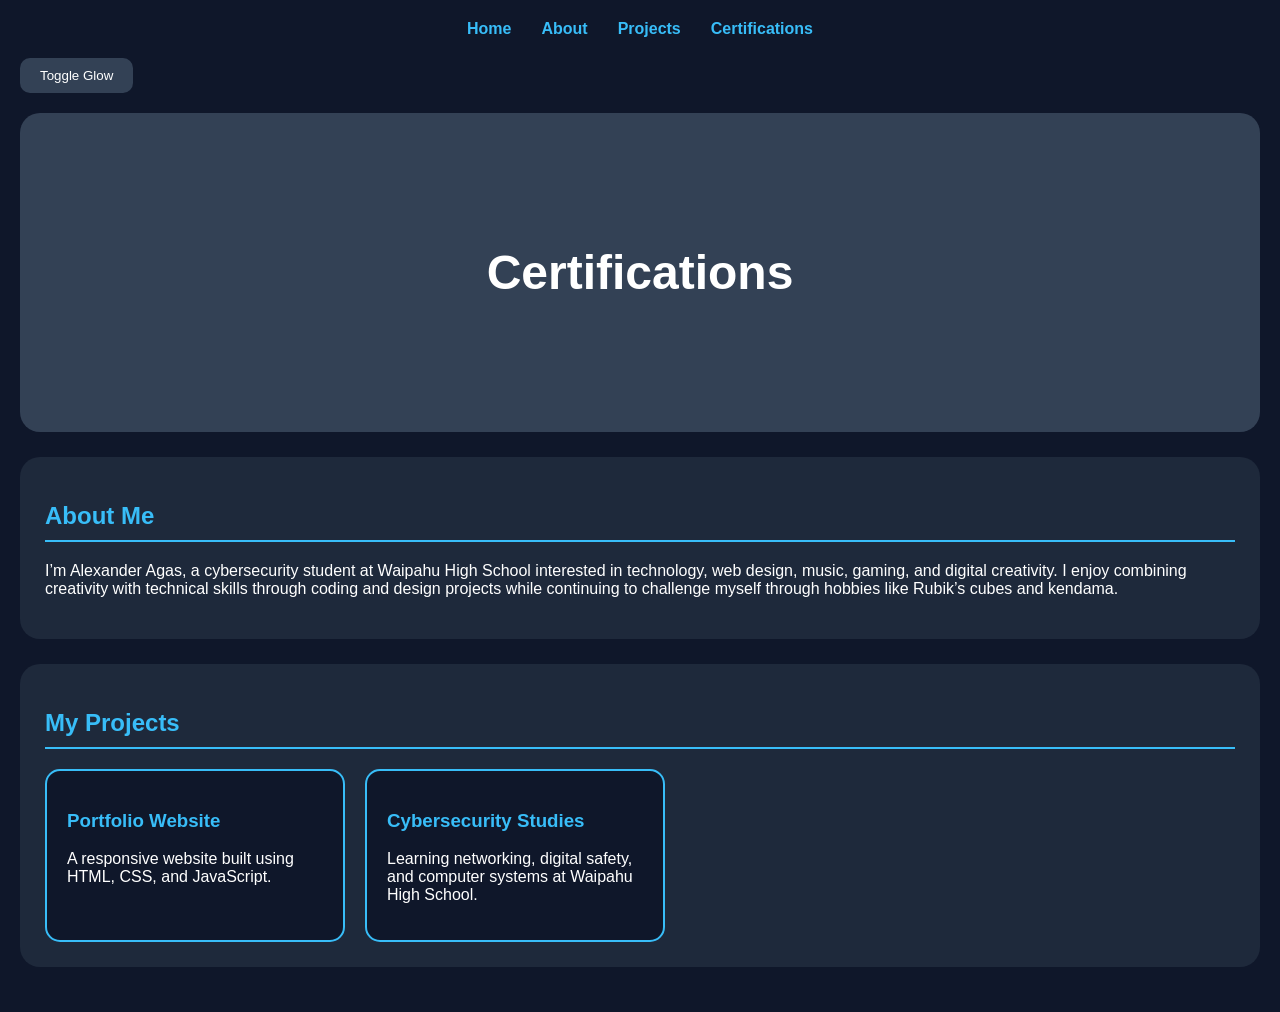
==== certifications.html @ c9799a87 "Add files via upload" ====
<!DOCTYPE html>
<html lang="en">
<head>
    <meta charset="UTF-8">
    <meta name="viewport" content="width=device-width, initial-scale=1.0">
    <title>Certifications</title>
    <!-- This links to your CSS folder -->
    <link rel="stylesheet" href="css/style.css">
</head>
<body>

<nav>
    <a href="index.html" class="active">Home</a></li>
    <a href="#about">About</a>
    <a href="#projects">Projects</a>
    <a href="certifications.html">Certifications</a></li>
</nav>
<button id="dark-mode-toggle">Toggle Glow</button>

    <header>
        <h1>Certifications</h1>
    </header>

    <section id="about">
        <h2>About Me</h2>
        <p>I’m Alexander Agas, a cybersecurity student at Waipahu High School interested in technology, web design, music, gaming, and digital creativity. I enjoy combining creativity with technical skills through coding and design projects while continuing to challenge myself through hobbies like Rubik’s cubes and kendama.</p>
    </section>

    <section id="projects">
        <h2>My Projects</h2>
        <div class="project-container">

    <div class="project-card">
        <h3>Portfolio Website</h3>
        <p>A responsive website built using HTML, CSS, and JavaScript.</p>
    </div>

    <div class="project-card">
        <h3>Cybersecurity Studies</h3>
        <p>Learning networking, digital safety, and computer systems at Waipahu High School.</p>
    </div>

</div>
    </section>

    <!-- This links to your JS folder (make sure the folder is named 'js') -->
    <script src="js/script.js"></script>
</body>
</html>
---- css/style.css ----
* {
    box-sizing: border-box;
}

html {
    scroll-behavior: smooth;
}

body {
    margin: 0;
    padding: 20px;
    font-family: Arial, sans-serif;
    background: #0f172a;
    color: white;
}

nav {
    display: flex;
    justify-content: center;
    gap: 30px;
    margin-bottom: 20px;
}

nav a {
    color: #38bdf8;
    text-decoration: none;
    font-weight: bold;
}

#dark-mode-toggle {
    padding: 10px 20px;
    border-radius: 10px;
    border: none;
    background: #334155;
    color: white;
    cursor: pointer;
    margin-bottom: 20px;
}

header {
    background: #334155;
    padding: 100px 20px;
    border-radius: 20px;
    text-align: center;
    margin-bottom: 25px;
}

header h1 {
    font-size: 3rem;
}

section {
    background: #1e293b;
    padding: 25px;
    border-radius: 20px;
    margin-bottom: 25px;
}

h2 {
    color: #38bdf8;
    border-bottom: 2px solid #38bdf8;
    padding-bottom: 10px;
}

.project-container {
    display: flex;
    gap: 20px;
    flex-wrap: wrap;
    margin-top: 20px;
}

.project-card {
    background: #0f172a;
    border: 2px solid #38bdf8;
    border-radius: 15px;
    padding: 20px;
    width: 300px;
    transition: 0.3s ease;
}

.project-card:hover {
    transform: translateY(-8px);
    box-shadow: 0 0 20px rgba(56,189,248,0.4);
}

.project-card h3 {
    color: #38bdf8;
}

body.dark-mode {
    background: #020617;
}

body.dark-mode header,
body.dark-mode section {
    box-shadow: 0 0 30px rgba(56, 189, 248, 0.25);
}

body.dark-mode .project-card {
    box-shadow: 0 0 20px rgba(56, 189, 248, 0.25);
}
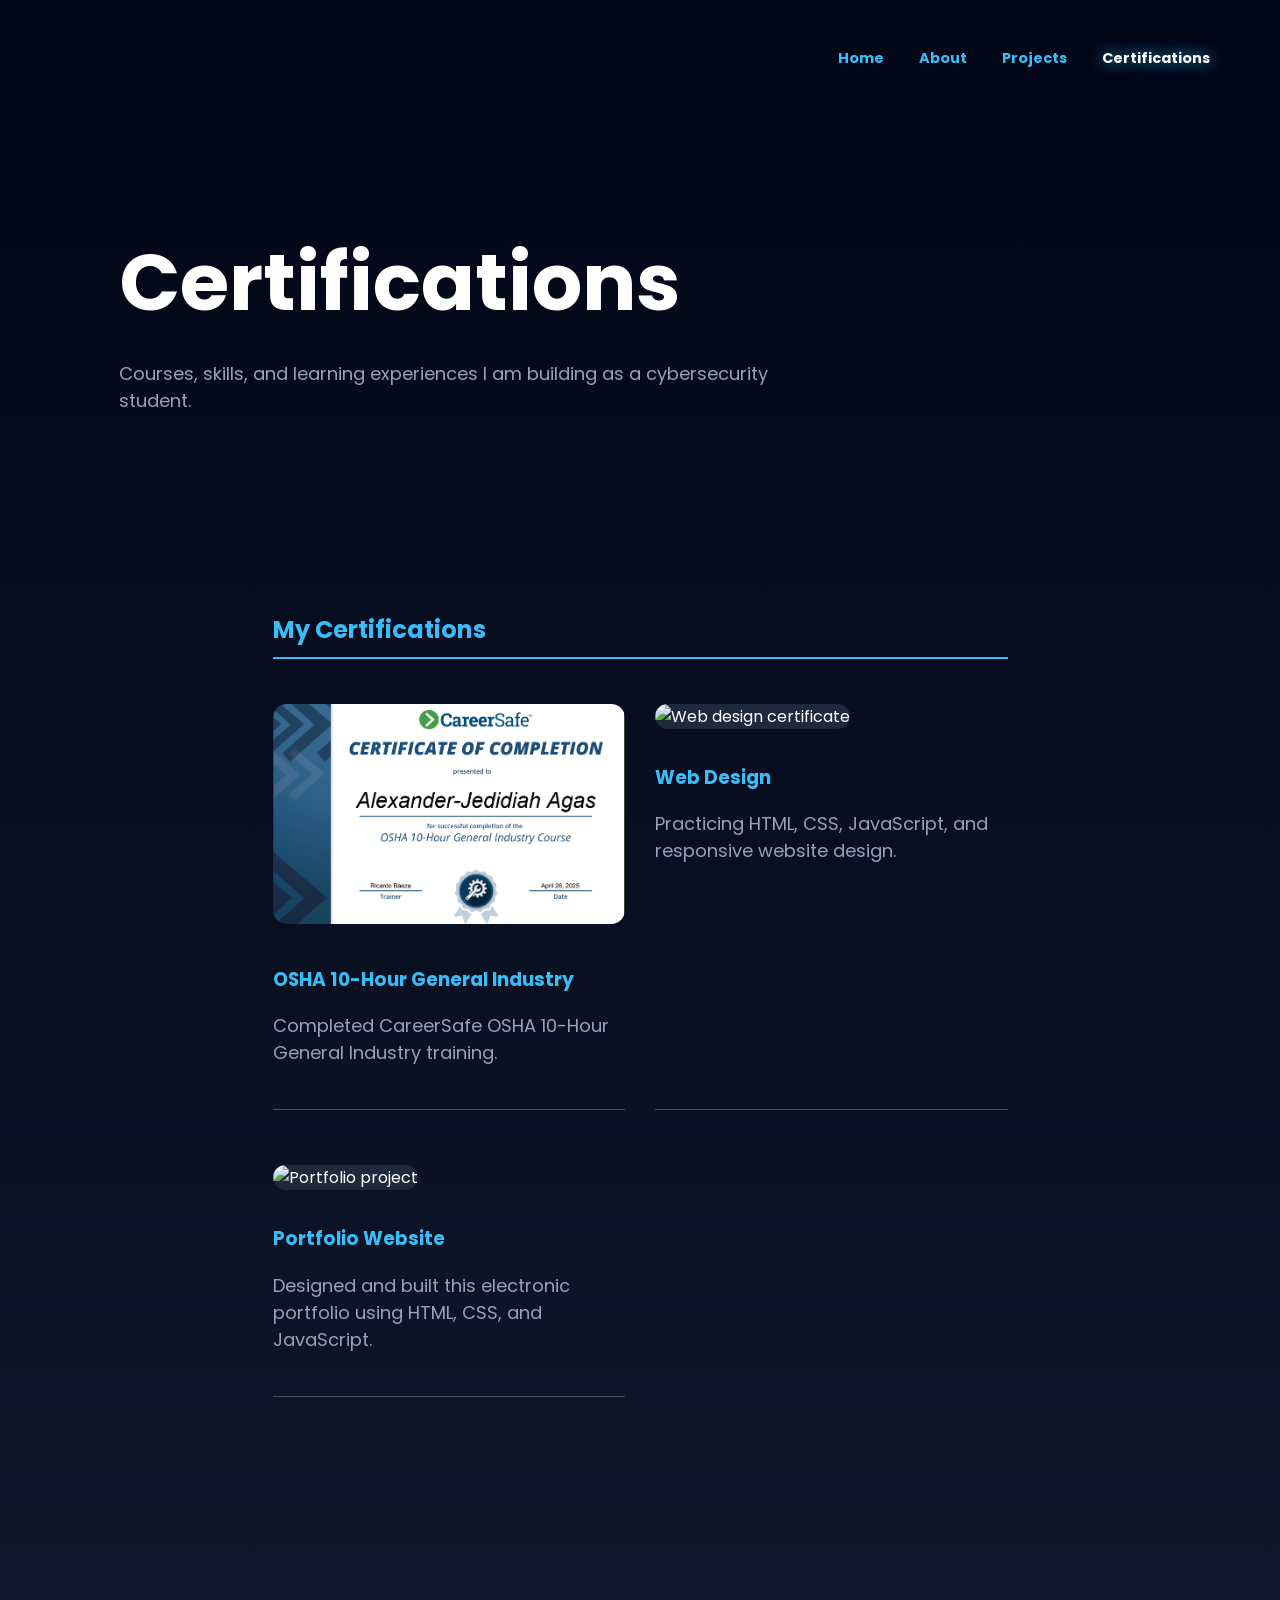
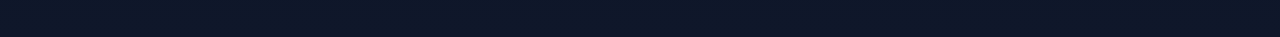
==== commit 3888fadd: "Add files via upload" ====
--- a/certifications.html
+++ b/certifications.html
@@ -1,49 +1,52 @@
 <!DOCTYPE html>
 <html lang="en">
 <head>
-    <meta charset="UTF-8">
-    <meta name="viewport" content="width=device-width, initial-scale=1.0">
-    <title>Certifications</title>
-    <!-- This links to your CSS folder -->
-    <link rel="stylesheet" href="css/style.css">
+  <meta charset="UTF-8">
+  <meta name="viewport" content="width=device-width, initial-scale=1.0">
+  <title>Certifications</title>
+  <link rel="stylesheet" href="Styles/style.css">
 </head>
 <body>
 
 <nav>
-    <a href="index.html" class="active">Home</a></li>
-    <a href="#about">About</a>
-    <a href="#projects">Projects</a>
-    <a href="certifications.html">Certifications</a></li>
+  <a href="index.html">Home</a>
+  <a href="index.html#about">About</a>
+  <a href="index.html#projects">Projects</a>
+  <a href="certifications.html" class="active">Certifications</a>
 </nav>
-<button id="dark-mode-toggle">Toggle Glow</button>
 
-    <header>
-        <h1>Certifications</h1>
-    </header>
 
-    <section id="about">
-        <h2>About Me</h2>
-        <p>I’m Alexander Agas, a cybersecurity student at Waipahu High School interested in technology, web design, music, gaming, and digital creativity. I enjoy combining creativity with technical skills through coding and design projects while continuing to challenge myself through hobbies like Rubik’s cubes and kendama.</p>
-    </section>
+<header class="cert-hero">
+  <h1>Certifications</h1>
+  <p>Courses, skills, and learning experiences I am building as a cybersecurity student.</p>
+<header class="cert-hero">
 
-    <section id="projects">
-        <h2>My Projects</h2>
-        <div class="project-container">
+<section class="cert-section">
+  <h2>My Certifications</h2>
 
-    <div class="project-card">
-        <h3>Portfolio Website</h3>
-        <p>A responsive website built using HTML, CSS, and JavaScript.</p>
+  <div class="cert-grid">
+
+    <div class="cert-card">
+        <img src="Images/OSHA10.png" alt="OSHA certificate">
+        <h3>OSHA 10-Hour General Industry</h3>
+        <p>Completed CareerSafe OSHA 10-Hour General Industry training.</p>
     </div>
 
-    <div class="project-card">
-        <h3>Cybersecurity Studies</h3>
-        <p>Learning networking, digital safety, and computer systems at Waipahu High School.</p>
+    <div class="cert-card">
+      <img src="Images/webdesign.png" alt="Web design certificate">
+      <h3>Web Design</h3>
+      <p>Practicing HTML, CSS, JavaScript, and responsive website design.</p>
     </div>
 
-</div>
-    </section>
+    <div class="cert-card">
+      <img src="Images/portfolio.png" alt="Portfolio project">
+      <h3>Portfolio Website</h3>
+      <p>Designed and built this electronic portfolio using HTML, CSS, and JavaScript.</p>
+    </div>
 
-    <!-- This links to your JS folder (make sure the folder is named 'js') -->
-    <script src="js/script.js"></script>
+  </div>
+</section>
+
+<script src="Scripts/script.js"></script>
 </body>
 </html>
--- a/Styles/style.css
+++ b/Styles/style.css
@@ -0,0 +1,436 @@
+@import url('https://fonts.googleapis.com/css2?family=Poppins:wght@300;400;600;700&display=swap');
+
+/* ---------- GLOBAL ---------- */
+* {
+    box-sizing: border-box;
+}
+
+html {
+    scroll-behavior: smooth;
+}
+
+body {
+    margin: 0;
+    padding: 20px;
+    font-family: 'Poppins', sans-serif;
+    background: linear-gradient(to bottom, #020617, #0f172a);
+    color: white;
+}
+
+/* ---------- NAVBAR ---------- */
+
+nav {
+    width: 100%;
+
+    margin: 0 0 35px 0;
+
+    padding: 28px 50px;
+
+    display: flex;
+
+    justify-content: flex-end;
+
+    gap: 35px;
+
+    align-items: center;
+
+    background: transparent;
+
+    border: none;
+
+    border-radius: 0;
+
+    box-shadow: none;
+
+    backdrop-filter: none;
+}
+nav a {
+    color: #38bdf8;
+
+    text-decoration: none;
+
+    font-weight: bold;
+
+    font-size: 0.9rem;
+
+    transition: 0.3s ease;
+}
+
+nav a:hover {
+    color: white;
+    text-shadow: 0 0 10px #38bdf8;
+}
+
+nav a.active {
+    color: white;
+    text-shadow: 0 0 15px #38bdf8;
+}
+
+header {
+    background: #334155;
+    padding: 45px 20px;
+    border-radius: 20px;
+    text-align: center;
+    margin-bottom: 25px;
+    box-shadow: 0 0 30px rgba(56, 189, 248, 0.25);
+}
+
+header h1 {
+    font-size: 3rem;
+    margin-bottom: 15px;
+}
+
+header p {
+    color: #cbd5e1;
+    font-size: 18px;
+}
+
+section {
+    background: transparent;
+    padding: 70px 8%;
+    border-radius: 0;
+    margin-bottom: 20px;
+    box-shadow: none;
+}
+
+h2 {
+    color: #38bdf8;
+    border-bottom: 2px solid #38bdf8;
+    padding-bottom: 10px;
+}
+
+.project-container,
+
+/* ---------- CERTIFICATIONS ---------- */
+
+.cert-grid {
+    display: grid;
+    grid-template-columns: repeat(auto-fit, minmax(280px, 1fr));
+    gap: 30px;
+    margin-top: 20px;
+}
+
+.project-card,
+.cert-card {
+    background: transparent;
+    border: none;
+    border-bottom: 1px solid rgba(255,255,255,0.25);
+    border-radius: 0;
+    padding: 25px 0;
+    min-height: auto;
+    box-shadow: none;
+}
+
+.project-card:hover,
+.cert-card:hover {
+    transform: translateX(10px);
+    box-shadow: none;
+}
+
+.project-card h3,
+.cert-card h3 {
+    color: #38bdf8;
+}
+
+.cert-card img {
+    width: 100%;
+    height: 220px;
+    object-fit: cover;
+    border-radius: 14px;
+    margin-bottom: 15px;
+    background: #1e293b;
+    transition: 0.3s ease;
+}
+
+.cert-card:hover img {
+    transform: scale(1.03);
+}
+
+.cert-card p,
+.project-card p {
+    color: white;
+}
+
+/* ---------- HERO SECTION ---------- */
+
+.home-hero {
+    min-height: 100vh;
+
+    display: flex;
+    align-items: flex-start;
+    justify-content: flex-start;
+
+    padding: 190px 0 0 23%;
+
+    background:
+        linear-gradient(
+            to bottom,
+            rgba(2,6,23,0.15),
+            rgba(2,6,23,0.65)
+        ),
+        url("../Images/profile.jpg");
+
+    background-size: cover;
+    background-position: center;
+
+    border-radius: 0;
+    margin-bottom: 0;
+    box-shadow: none;
+    justify-content: flex-start;
+}
+
+.hero-content {
+    text-align: left;
+    max-width: 1400px;
+}
+
+.hero-content h1 {
+    font-size: 4.7rem;
+    line-height: 1;
+}
+
+.hero-content p {
+    font-size: 1.2rem;
+    color: #e2e8f0;
+    max-width: 500px;
+}
+
+.hero-links {
+    display: flex;
+    flex-direction: column;
+    gap: 30px;
+
+    width: 320px;
+}
+
+.hero-links a {
+    color: white;
+    text-decoration: none;
+    font-size: 1.1rem;
+
+    border-bottom: 1px solid rgba(255,255,255,0.4);
+
+    padding-bottom: 15px;
+
+    text-align: right;
+
+    transition: 0.3s ease;
+
+    opacity: 0.8;
+}
+
+.hero-links a:hover {
+    color: #38bdf8;
+    border-color: #38bdf8;
+    opacity: 1;
+}
+
+.quote {
+    margin-top: 70px;
+
+    font-size: 1rem;
+
+    font-style: italic;
+
+    color: rgba(255,255,255,0.7);
+
+    letter-spacing: 1px;
+
+    text-shadow: 0 0 10px rgba(255,255,255,0.1);
+}
+
+.intro-text {
+    color: #5eead4;
+
+    font-size: 1rem;
+
+    letter-spacing: 2px;
+
+    margin-bottom: 25px;
+}
+
+.big-subtitle {
+    font-size: 4.3rem;
+    font-weight: 700;
+    line-height: 1;
+
+    color: rgba(255,255,255,0.55);
+
+    margin-top: 25px;
+    margin-bottom: 45px;
+
+    max-width: 1200px;
+}
+
+.hero-description {
+    max-width: 500px;
+    line-height: 1.8;
+}
+
+/* ---------- ABOUT SECTION ---------- */
+
+.about-section {
+    display: grid;
+    grid-template-columns: 220px 1fr;
+    gap: 60px;
+
+    padding: 90px 0 0 12%;
+
+    background: transparent;
+
+    box-shadow: none;
+}
+
+.section-label {
+    color: #38bdf8;
+
+    font-weight: 700;
+
+    font-size: 1.1rem;
+
+    border-top: 2px solid #38bdf8;
+
+    padding-top: 20px;
+}
+
+.about-content h2 {
+    color: white;
+
+    font-size: 2.5rem;
+
+    line-height: 1.2;
+
+    margin-bottom: 35px;
+
+    border: none;
+}
+
+.about-content p {
+    color: #cbd5e1;
+
+    font-size: 1.05rem;
+
+    line-height: 1.8;
+
+    max-width: 850px;
+}
+
+.about-content {
+    max-width: 700px;
+}
+
+/* ---------- PROJECTS ---------- */
+
+.project-list {
+    display: grid;
+
+    grid-template-columns: repeat(2, minmax(300px, 1fr));
+
+    gap: 80px;
+
+    width: 100%;
+}
+
+.minimal-project {
+    padding-bottom: 35px;
+
+    border-bottom: 1px solid rgba(255,255,255,0.15);
+}
+
+.minimal-project h3 {
+    color: #38bdf8;
+
+    font-size: 2rem;
+
+    margin-bottom: 15px;
+}
+
+.minimal-project p {
+    color: #cbd5e1;
+
+    font-size: 1.05rem;
+
+    line-height: 1.8;
+
+    max-width: 500px;
+}
+
+/* ---------- HERO EXTRAS ---------- */
+
+.intro-text {
+    color: #38bdf8;
+
+    font-size: 1rem;
+
+    letter-spacing: 2px;
+
+    margin-bottom: 20px;
+}
+
+.hero-button {
+    display: inline-block;
+
+    margin-top: 35px;
+
+    padding: 14px 28px;
+
+    border: 1px solid #38bdf8;
+
+    border-radius: 10px;
+
+    color: #38bdf8;
+
+    text-decoration: none;
+
+    font-weight: 600;
+
+    transition: 0.3s ease;
+}
+
+.hero-button:hover {
+    background: #38bdf8;
+
+    color: #020617;
+
+    box-shadow: 0 0 20px rgba(56,189,248,0.4);
+}
+
+.quote {
+    margin-top: 70px;
+
+    font-size: 0.95rem;
+
+    font-style: italic;
+
+    color: rgba(255,255,255,0.45);
+
+    letter-spacing: 1px;
+}
+
+.cert-hero {
+    background: transparent;
+    box-shadow: none;
+    border-radius: 0;
+    text-align: left;
+    padding: 120px 8% 60px;
+}
+
+.cert-hero h1 {
+    font-size: 5rem;
+    margin: 0;
+}
+
+.cert-hero p {
+    color: #94a3b8;
+    max-width: 650px;
+}
+
+.cert-section {
+    background: transparent;
+    box-shadow: none;
+    padding: 70px 8%;
+}
+
+.cert-hero {
+    padding: 90px 8% 40px;
+}
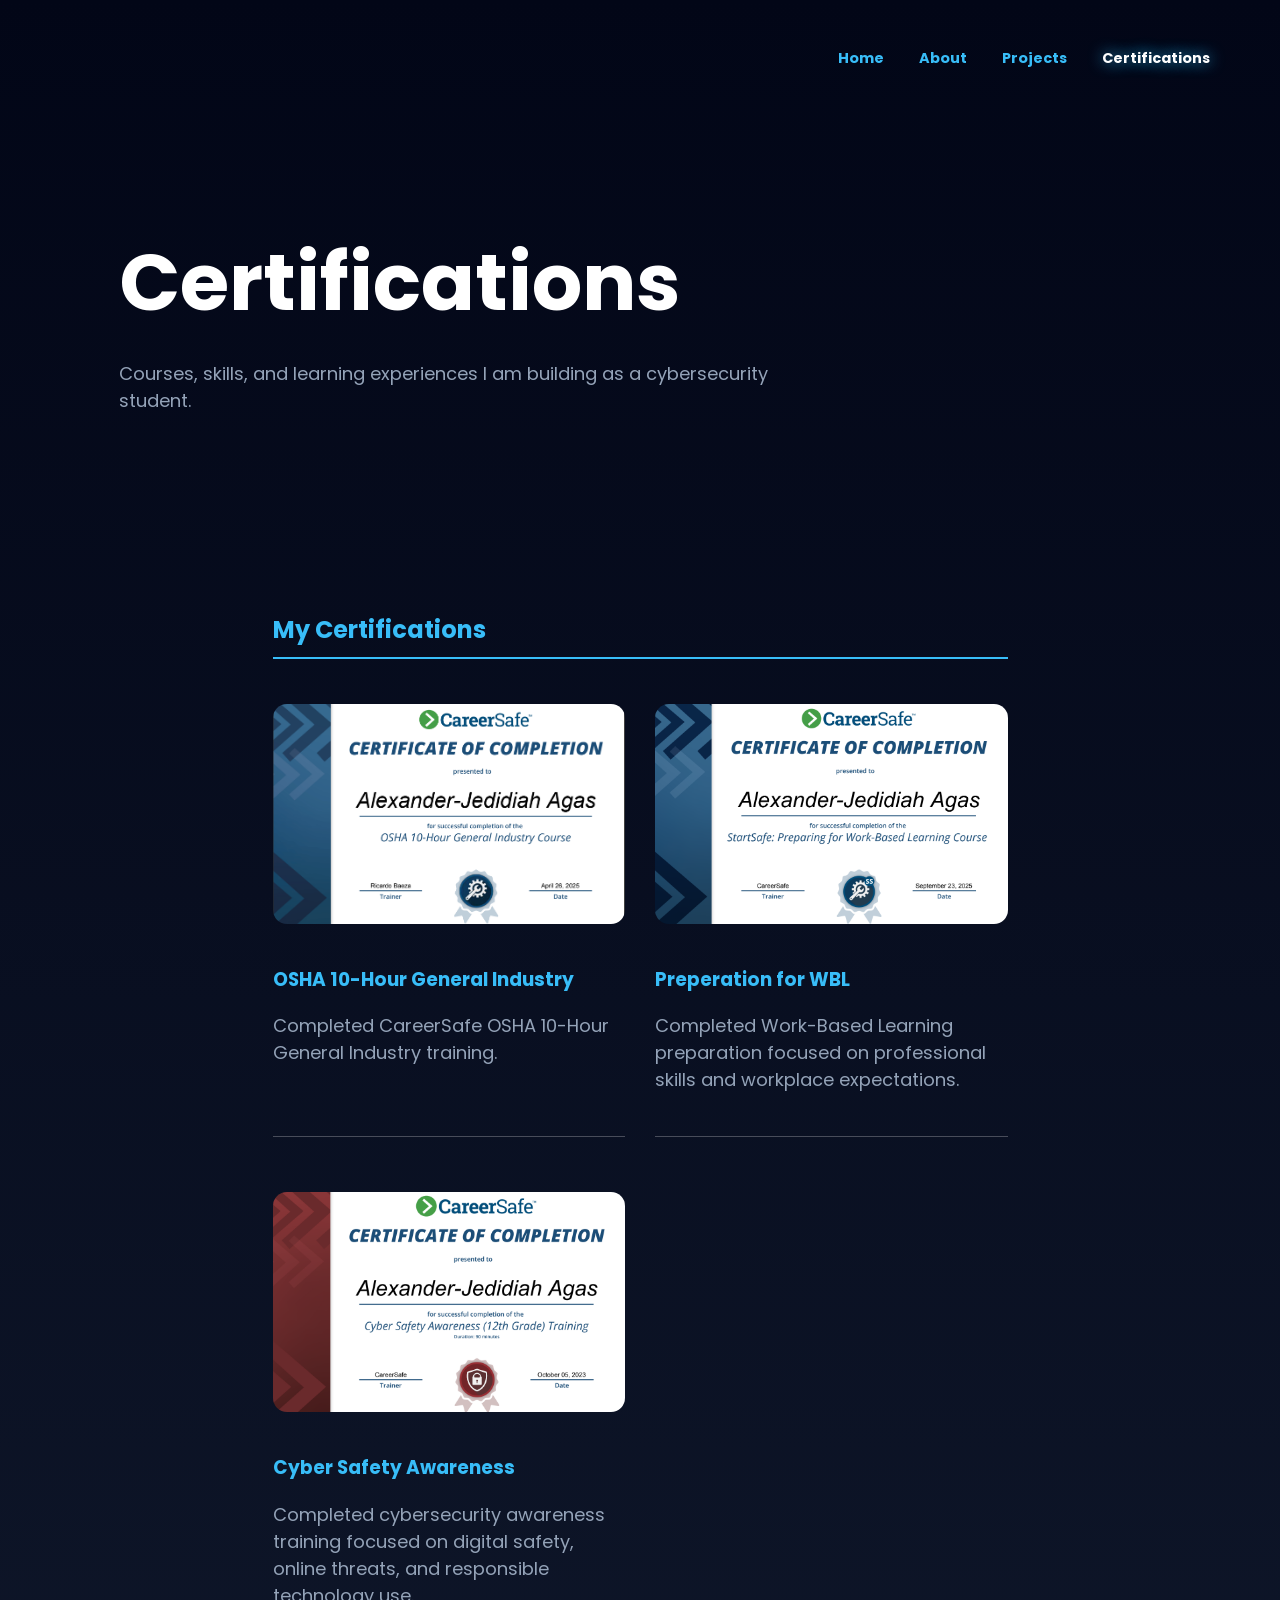
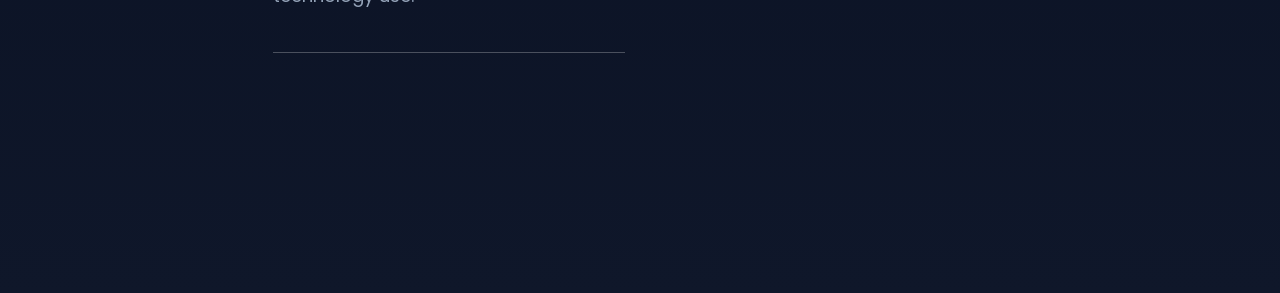
==== commit 9ea3aa1b: "Add files via upload" ====
--- a/certifications.html
+++ b/certifications.html
@@ -33,15 +33,15 @@
     </div>
 
     <div class="cert-card">
-      <img src="Images/webdesign.png" alt="Web design certificate">
-      <h3>Web Design</h3>
-      <p>Practicing HTML, CSS, JavaScript, and responsive website design.</p>
+      <img src="Images/PrepForWBL.png" alt="Preperation for WBL">
+      <h3>Preperation for WBL</h3>
+      <p>Completed Work-Based Learning preparation focused on professional skills and workplace expectations.</p>
     </div>
 
     <div class="cert-card">
-      <img src="Images/portfolio.png" alt="Portfolio project">
-      <h3>Portfolio Website</h3>
-      <p>Designed and built this electronic portfolio using HTML, CSS, and JavaScript.</p>
+      <img src="Images/CyberSafetyAwareness.png" alt="Cyber Safety Awareness">
+      <h3>Cyber Safety Awareness</h3>
+      <p>Completed cybersecurity awareness training focused on digital safety, online threats, and responsible technology use.</p>
     </div>
 
   </div>
--- a/Styles/style.css
+++ b/Styles/style.css
@@ -319,6 +319,22 @@
     max-width: 700px;
 }
 
+.about-section {
+    animation: fadeUp 0.8s ease;
+}
+
+@keyframes fadeUp {
+    from {
+        opacity: 0;
+        transform: translateY(30px);
+    }
+
+    to {
+        opacity: 1;
+        transform: translateY(0);
+    }
+}
+
 /* ---------- PROJECTS ---------- */
 
 .project-list {
@@ -353,6 +369,11 @@
     line-height: 1.8;
 
     max-width: 500px;
+}
+
+.minimal-project:hover {
+    transform: translateY(-5px);
+    transition: 0.3s ease;
 }
 
 /* ---------- HERO EXTRAS ---------- */
@@ -433,4 +454,8 @@
 
 .cert-hero {
     padding: 90px 8% 40px;
-}+}
+
+html {
+    scroll-behavior: smooth;
+}
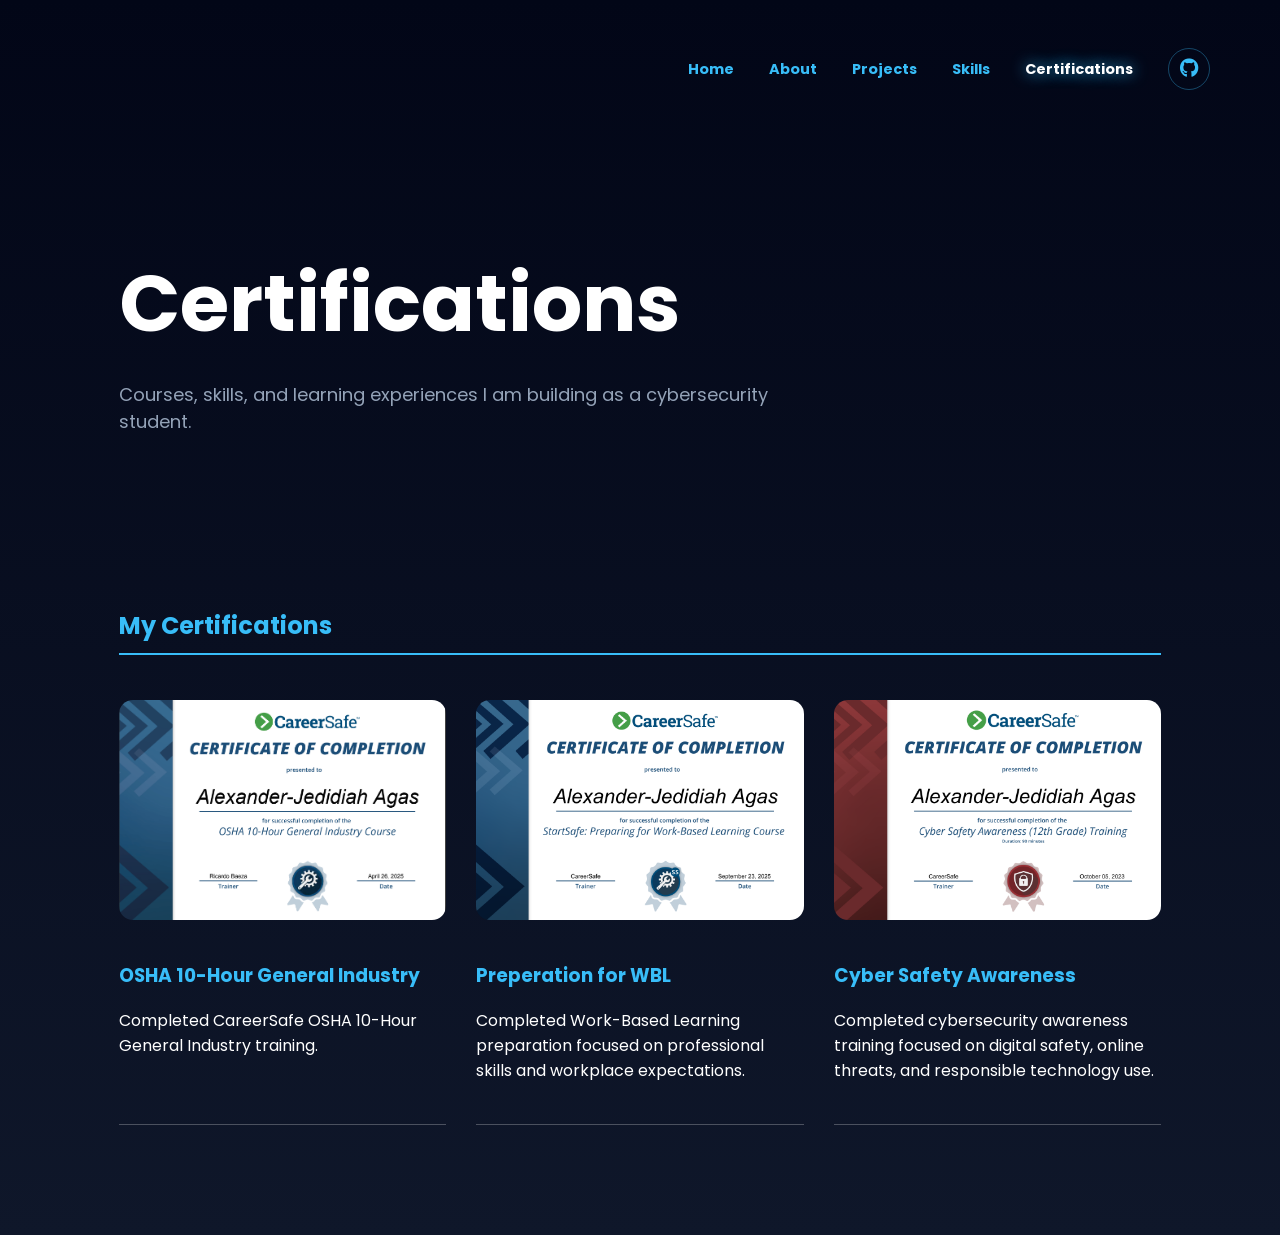
==== commit 1eb15379: "Add files via upload" ====
--- a/certifications.html
+++ b/certifications.html
@@ -1,25 +1,35 @@
 <!DOCTYPE html>
 <html lang="en">
 <head>
-  <meta charset="UTF-8">
-  <meta name="viewport" content="width=device-width, initial-scale=1.0">
-  <title>Certifications</title>
-  <link rel="stylesheet" href="Styles/style.css">
+    <meta charset="UTF-8">
+    <meta name="viewport" content="width=device-width, initial-scale=1.0">
+    <title>My Electronic Portfolio</title>
+
+    <!-- Main CSS -->
+    <link rel="stylesheet" href="Styles/style.css">
+
+    <!-- Font Awesome Icons -->
+    <link rel="stylesheet"
+    href="https://cdnjs.cloudflare.com/ajax/libs/font-awesome/6.5.1/css/all.min.css">
 </head>
 <body>
 
 <nav>
-  <a href="index.html">Home</a>
-  <a href="index.html#about">About</a>
-  <a href="index.html#projects">Projects</a>
-  <a href="certifications.html" class="active">Certifications</a>
+      <a href="index.html">Home</a>
+      <a href="index.html#about">About</a>
+      <a href="index.html#projects">Projects</a>
+      <a href="index.html#skills">Skills</a>
+      <a href="certifications.html" class="active">Certifications</a>
+      <a href="https://github.com/ajboyye" target="_blank" class="github-btn">
+    <i class="fa-brands fa-github"></i></a>
 </nav>
-
 
 <header class="cert-hero">
   <h1>Certifications</h1>
-  <p>Courses, skills, and learning experiences I am building as a cybersecurity student.</p>
-<header class="cert-hero">
+  <p>
+    Courses, skills, and learning experiences I am building as a cybersecurity student.
+  </p>
+</header>
 
 <section class="cert-section">
   <h2>My Certifications</h2>
--- a/Styles/style.css
+++ b/Styles/style.css
@@ -459,3 +459,31 @@
 html {
     scroll-behavior: smooth;
 }
+
+.github-btn {
+    width: 42px;
+    height: 42px;
+
+    display: flex;
+    align-items: center;
+    justify-content: center;
+
+    border: 1px solid rgba(56, 189, 248, 0.35);
+
+    border-radius: 50%;
+
+    color: #38bdf8;
+
+    font-size: 1.2rem;
+
+    transition: 0.3s ease;
+}
+
+.github-btn:hover {
+    background: #38bdf8;
+    color: #020617;
+
+    transform: translateY(-3px);
+
+    box-shadow: 0 0 20px rgba(56, 189, 248, 0.45);
+}
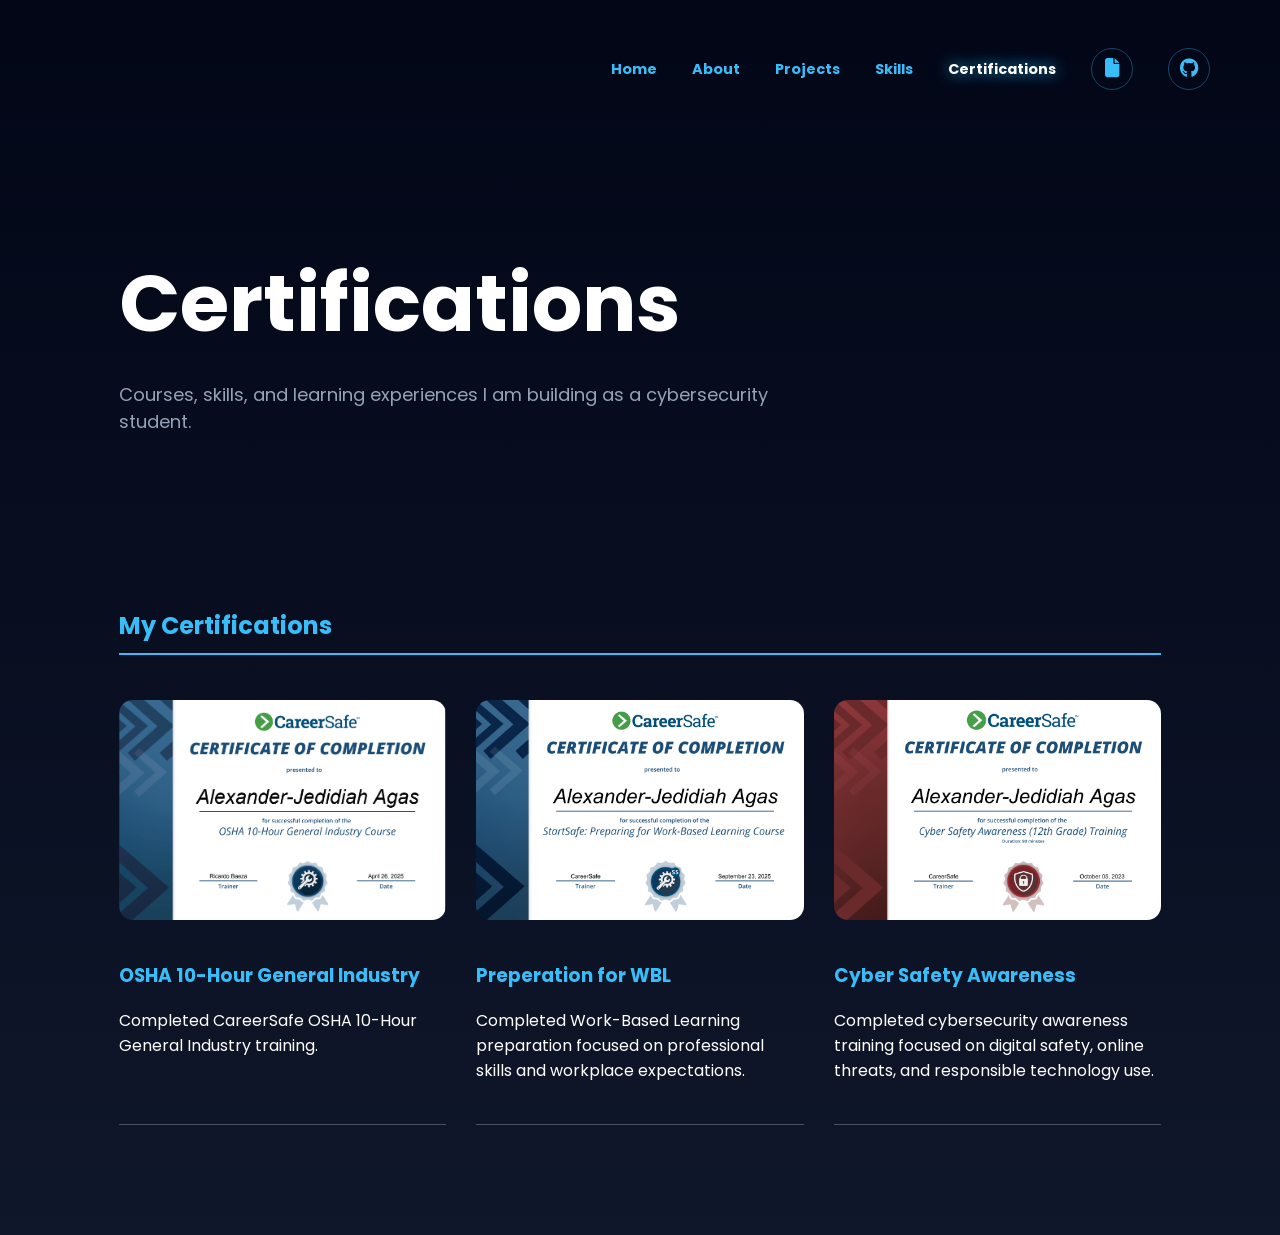
==== commit 5fbb7987: "Add files via upload" ====
--- a/certifications.html
+++ b/certifications.html
@@ -14,15 +14,19 @@
 </head>
 <body>
 
-<nav>
+    <nav>
       <a href="index.html">Home</a>
       <a href="index.html#about">About</a>
       <a href="index.html#projects">Projects</a>
       <a href="index.html#skills">Skills</a>
       <a href="certifications.html" class="active">Certifications</a>
+      <a href="https://docs.google.com/document/d/19Y4clUlfOcDHgi3H5VcJux6MQV9f1zXMh7P27L7HlCg/edit?tab=t.0" target="_blank" class="resume-btn" title="
+      Resume">
+        <i class="fa-solid fa-file"></i>
+      </a>
       <a href="https://github.com/ajboyye" target="_blank" class="github-btn">
     <i class="fa-brands fa-github"></i></a>
-</nav>
+    </nav>
 
 <header class="cert-hero">
   <h1>Certifications</h1>
--- a/Styles/style.css
+++ b/Styles/style.css
@@ -486,4 +486,60 @@
     transform: translateY(-3px);
 
     box-shadow: 0 0 20px rgba(56, 189, 248, 0.45);
-}+}
+
+.resume-btn {
+    width: 42px;
+    height: 42px;
+
+    display: flex;
+    align-items: center;
+    justify-content: center;
+
+    border: 1px solid rgba(56, 189, 248, 0.35);
+
+    border-radius: 50%;
+
+    color: #38bdf8;
+
+    font-size: 1.2rem;
+
+    transition: 0.3s ease;
+}
+
+.resume-btn:hover {
+    background: #38bdf8;
+    color: #020617;
+
+    transform: translateY(-3px);
+
+    box-shadow: 0 0 20px rgba(56, 189, 248, 0.45);
+}
+/* ---------- SKILLS BADGES SECTION ---------- */
+
+.skill-list {
+    display: flex;
+    flex-wrap: wrap;
+    gap: 12px;
+    max-width: 800px;
+    padding-top: 10px;
+}
+
+.skill-list span {
+    border: 1px solid rgba(56, 189, 248, 0.3);
+    padding: 8px 18px;
+    border-radius: 20px;
+    font-size: 0.9rem;
+    font-weight: 600;
+    color: #cbd5e1;
+    background: rgba(15, 23, 42, 0.6);
+    transition: 0.3s ease;
+    display: inline-block;
+}
+
+.skill-list span:hover {
+    border-color: #38bdf8;
+    color: white;
+    box-shadow: 0 0 15px rgba(56, 189, 248, 0.25);
+    transform: translateY(-2px);
+}
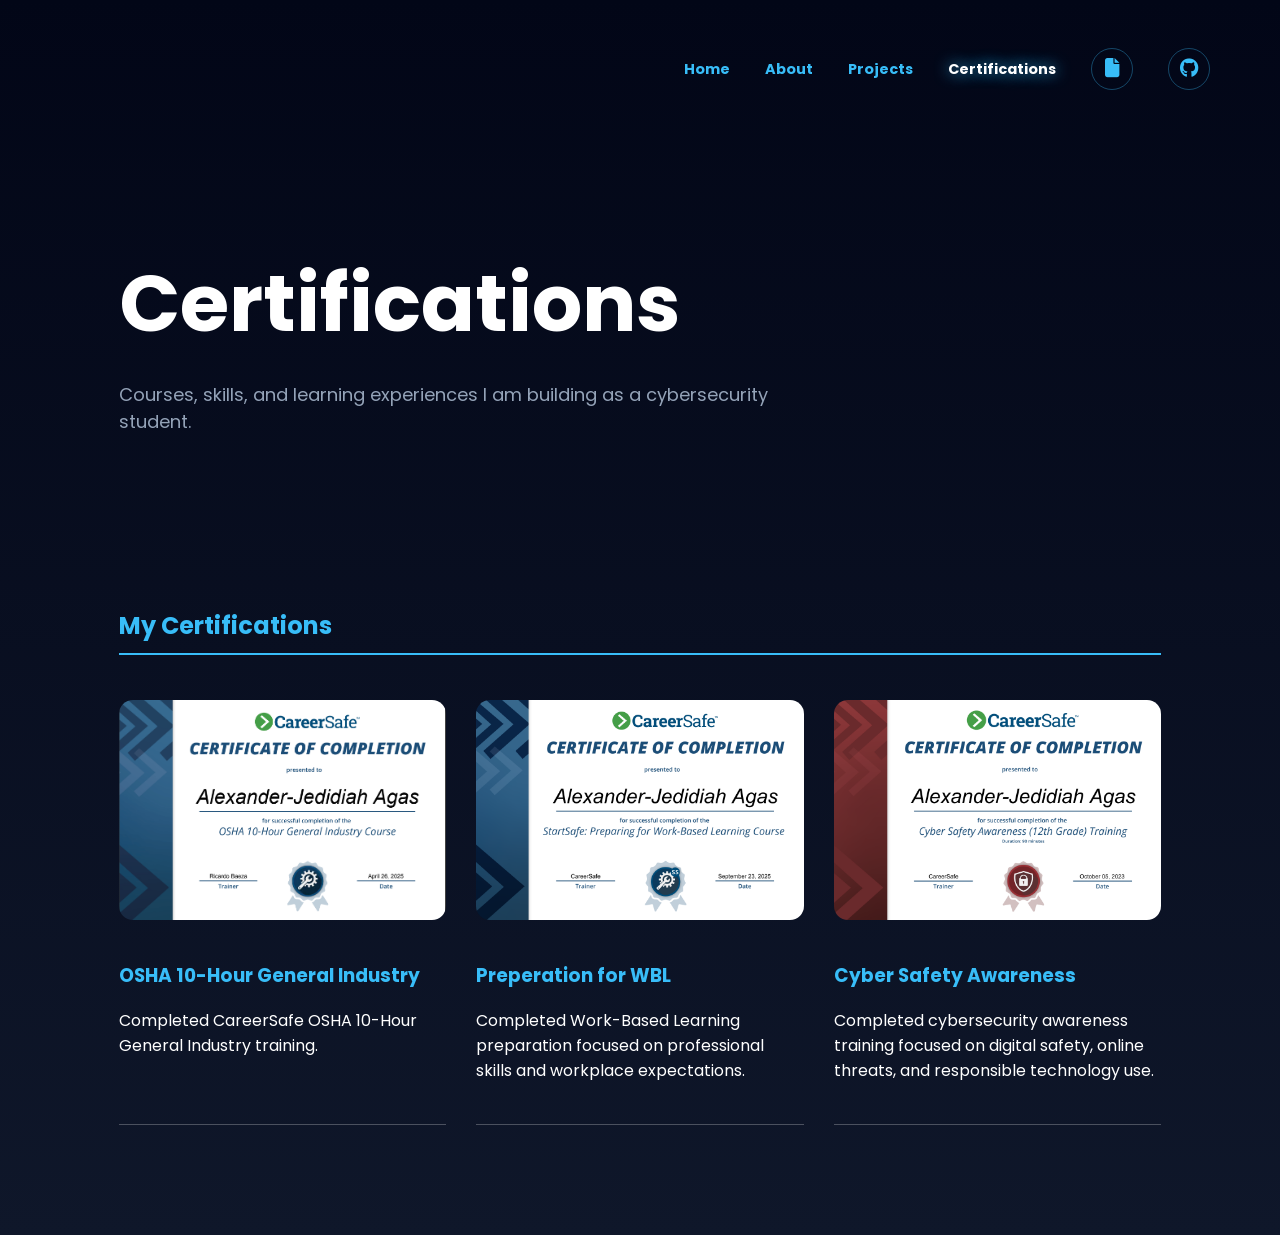
==== commit 2242b243: "Add files via upload" ====
--- a/certifications.html
+++ b/certifications.html
@@ -3,7 +3,7 @@
 <head>
     <meta charset="UTF-8">
     <meta name="viewport" content="width=device-width, initial-scale=1.0">
-    <title>My Electronic Portfolio</title>
+    <title>Certifications</title>
 
     <!-- Main CSS -->
     <link rel="stylesheet" href="Styles/style.css">
@@ -18,9 +18,8 @@
       <a href="index.html">Home</a>
       <a href="index.html#about">About</a>
       <a href="index.html#projects">Projects</a>
-      <a href="index.html#skills">Skills</a>
       <a href="certifications.html" class="active">Certifications</a>
-      <a href="https://docs.google.com/document/d/19Y4clUlfOcDHgi3H5VcJux6MQV9f1zXMh7P27L7HlCg/edit?tab=t.0" target="_blank" class="resume-btn" title="
+      <a href="https://docs.google.com/document/d/1J_eLlNVJc9My3PMCKr4RDM2LXbjJDO-xebgZLVY4mVI/edit?usp=sharing" target="_blank" class="resume-btn" title="
       Resume">
         <i class="fa-solid fa-file"></i>
       </a>
--- a/Styles/style.css
+++ b/Styles/style.css
@@ -334,6 +334,13 @@
         transform: translateY(0);
     }
 }
+/* ---------- GOALS ---------- */
+.goals-section {
+    color: #38bdf8;
+    padding-left:20px
+}
+
+
 
 /* ---------- PROJECTS ---------- */
 
@@ -543,3 +550,8 @@
     box-shadow: 0 0 15px rgba(56, 189, 248, 0.25);
     transform: translateY(-2px);
 }
+
+/* ---------- CONTACT SECTION ---------- */
+.contact-list {
+    color:#38bdf8
+}
